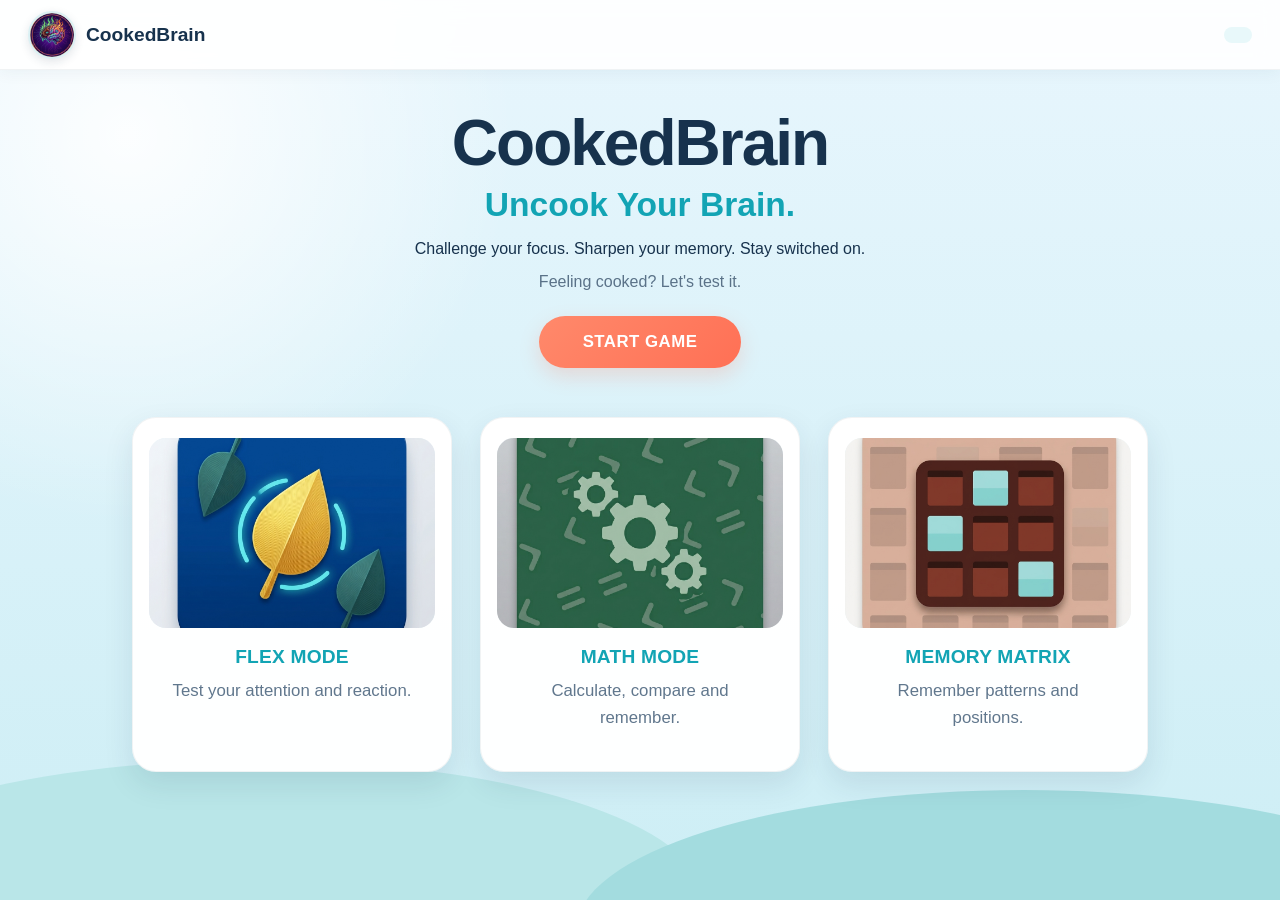
==== CookedBrain/index.html @ 9f2f541f "Added some files" ====
<!DOCTYPE html>
<html lang="en">
<head>
  <meta charset="UTF-8">
  <meta name="viewport" content="width=device-width, initial-scale=1.0">
  <title>CookedBrain - Uncook Your Brain</title>
  <link rel="stylesheet" href="style.css">
</head>
<body>
  <div class="hills"></div>

 <header>
  <div class="brand" id="brand">
    <img src="cooked.png" alt="CookedBrain logo">
    <span>CookedBrain</span>
  </div>
  <div id="playerLabel"></div>
</header>

  <!-- Progress tracker -->
  <nav id="progress" class="progress hidden">
    <div class="step"><span class="dot">1</span><b>Flex Mode</b></div><i class="line"></i>
    <div class="step"><span class="dot">2</span><b>Math Mode</b></div><i class="line"></i>
    <div class="step"><span class="dot">3</span><b>Memory</b></div><i class="line"></i>
    <div class="step"><span class="dot">4</span><b>Results</b></div>
  </nav>

  <main>
    <!-- Landing page -->
    <section id="home" class="screen active">
      <h1>CookedBrain</h1>
      <h2>Uncook Your Brain.</h2>
      <p>Challenge your focus. Sharpen your memory. Stay switched on.</p>
      <p class="muted">Feeling cooked? Let's test it.</p>
      <button class="cta" id="startBtn">START GAME</button>
      <div class="cards">
        <div class="mini"><h3><img src="flex.png " size="32" alt="Flex Mode"></img> FLEX MODE</h3><p>Test your attention and reaction.</p></div>
        <div class="mini"><h3><img src="math.png" size="32" alt="Math Mode"></img> MATH MODE</h3><p>Calculate, compare and remember.</p></div>
        <div class="mini"><h3><img src="memory.png" size="32" alt="Memory Matrix"></img> MEMORY MATRIX</h3><p>Remember patterns and positions.</p></div>
      </div>
    </section>

    <!-- Name entry -->
    <section id="name" class="screen panel">
      <h2>Welcome to CookedBrain!</h2>
      <p>What's your name?</p>
      <input id="nameInput" type="text" maxlength="14" placeholder="Enter your name">
      <p class="error" id="nameError"></p>
      <button class="cta" id="nameBtn">CONTINUE</button>
    </section>

    <!-- Welcome -->
    <section id="welcome" class="screen panel">
      <h2>Welcome, <span id="welcomeName"></span>!</h2>
      <p>Three quick challenges. Flex, Math, Memory. Ready?</p>
      <button class="cta" id="welcomeBtn">LET'S GO</button>
    </section>

    <!-- Tutorial (reused for all 3 games) -->
    <section id="intro" class="screen panel">
      <div class="big-icon" id="introIcon"></div>
      <h2 id="introTitle"></h2>
      <p class="muted" id="introSub"></p>
      <p id="introLine"></p>
      <div class="demo" id="introDemo"></div>
      <button class="cta" id="introBtn">START CHALLENGE</button>
    </section>

    <!-- Game 1: Flex Mode -->
    <section id="flex" class="screen panel">
      <div class="stats"><b>FLEX MODE</b><span>Round <span id="flexRound"></span></span><span>Score: <span id="flexScore"></span></span></div>
      <div class="rule" id="flexRule"></div>
      <div class="stage"><div class="mover" id="leafMover"></div></div>
      <div class="feedback" id="flexFb"></div>
      <p class="muted">Use your arrow keys</p>
      <div class="pad">
        <button data-key="ArrowUp">↑</button>
        <div><button data-key="ArrowLeft">←</button><button data-key="ArrowDown">↓</button><button data-key="ArrowRight">→</button></div>
      </div>
      <p class="hint">Home = remind me the rule · PageDown = skip</p>
    </section>

    <!-- Game 2: Math Mode -->
    <section id="math" class="screen panel">
      <div class="stats"><b>MATH MODE</b><span>Round <span id="mathRound"></span></span><span>Score: <span id="mathScore"></span></span></div>
      <p class="rule" id="mathPrompt"></p>
      <div class="bignum" id="mathBig"></div>
      <div class="options" id="mathOptions"></div>
      <div class="feedback" id="mathFb"></div>
    </section>

    <!-- Game 3: Memory Matrix -->
    <section id="memory" class="screen panel">
      <div class="stats"><b>MEMORY MATRIX</b><span>Level: <span id="memRound"></span></span><span>Score: <span id="memScore"></span></span></div>
      <p class="rule" id="memStatus"></p>
      <div id="grid"></div>
      <div class="feedback" id="memFb"></div>
    </section>

    <!-- Completion (reused) -->
    <section id="complete" class="screen panel">
      <h2 id="completeTitle"></h2>
      <p>Score: <b id="completeScore"></b></p>
      <p>Accuracy: <b id="completeAcc"></b></p>
      <button class="cta" id="completeBtn">CONTINUE</button>
    </section>

    <!-- Results -->
    <section id="results" class="screen">
      <h2 id="resultsTitle"></h2>
      <p id="resultsMsg"></p>
      <div class="cards" id="resultCards"></div>
      <div class="overall">OVERALL SCORE<strong id="overall"></strong></div>
      <div class="btn-row">
        <button class="cta" id="playAgainBtn">PLAY AGAIN</button>
        <button class="ghost" id="homeBtn">BACK TO HOME</button>
      </div>
      <p class="hint">Scores are just game stats, not an IQ or health measure.</p>
    </section>
  </main>

  <script src="script.js"></script>
</body>
</html>
---- CookedBrain/style.css ----
/* =========================================
   COOKEDBRAIN - COMPLETE STYLE SHEET
========================================= */

:root {
  --bg1: #e8f6fd;
  --bg2: #cdeef5;

  --teal: #12a4b4;
  --teal-dark: #078c9b;

  --navy: #17324d;

  --coral: #ff7a59;
  --coral-dark: #e8613f;

  --card: #ffffff;

  --good: #2e9e6b;
  --bad: #e0445a;

  --shadow: 0 12px 30px rgba(23, 50, 77, 0.11);
}

/* =========================================
   BASIC RESET
========================================= */

* {
  box-sizing: border-box;
}

html {
  scroll-behavior: smooth;
}

body {
  margin: 0;
  min-height: 100vh;

  color: var(--navy);

  font-family: "Segoe UI", Arial, sans-serif;

  font-size: 17px;

  text-align: center;

  background:
    radial-gradient(
      circle at 10% 15%,
      rgba(255, 255, 255, 0.9),
      transparent 28%
    ),
    linear-gradient(180deg, var(--bg1), var(--bg2));

  position: relative;

  overflow-x: hidden;
}

/* =========================================
   BACKGROUND HILLS
========================================= */

.hills {
  position: fixed;
  inset: 0;

  z-index: -1;

  pointer-events: none;
}

.hills::before,
.hills::after {
  content: "";

  position: absolute;

  bottom: -140px;

  width: 70%;
  height: 280px;

  border-radius: 50%;
}

.hills::before {
  left: -15%;

  background: #b9e6e8;
}

.hills::after {
  right: -15%;

  bottom: -170px;

  background: #a3dcdf;
}

/* =========================================
   HEADER
========================================= */

header {
  height: 70px;

  display: flex;

  justify-content: space-between;
  align-items: center;

  padding: 8px 28px;

  background: rgba(255, 255, 255, 0.9);

  border-bottom: 1px solid rgba(23, 50, 77, 0.06);

  box-shadow: 0 3px 15px rgba(23, 50, 77, 0.05);

  backdrop-filter: blur(10px);

  position: relative;
  z-index: 10;
}

/* Logo + CookedBrain */

.brand {
  display: flex;

  align-items: center;

  gap: 10px;

  font-weight: 800;

  font-size: 1.2rem;

  color: var(--navy);

  cursor: pointer;
}

/* Small logo */

.brand img {
  display: block;

  width: 48px;
  height: 48px;

  object-fit: cover;

  border-radius: 50%;

  margin: 0;

  border: 2px solid rgba(18, 164, 180, 0.15);

  box-shadow: 0 3px 10px rgba(23, 50, 77, 0.12);
}

#playerLabel {
  font-weight: 700;

  color: var(--teal);

  letter-spacing: 1px;

  font-size: 0.9rem;

  padding: 8px 14px;

  background: #e8f8fa;

  border-radius: 30px;
}

/* =========================================
   PROGRESS TRACKER
========================================= */

.progress {
  display: flex;

  justify-content: center;
  align-items: center;

  gap: 8px;

  padding: 18px 10px 0;
}

.hidden {
  display: none;
}

.step {
  display: flex;

  align-items: center;

  gap: 6px;

  opacity: 0.55;

  font-size: 0.9rem;
}

.dot {
  width: 28px;
  height: 28px;

  border-radius: 50%;

  display: grid;
  place-items: center;

  background: #fff;

  border: 2px solid var(--teal);

  font-weight: 700;
}

.step.active {
  opacity: 1;
}

.step.active .dot {
  background: var(--teal);

  color: #fff;

  box-shadow:
    0 0 0 4px rgba(18, 164, 180, 0.18);
}

.step.done {
  opacity: 1;
}

.step.done .dot {
  background: var(--good);

  border-color: var(--good);

  color: #fff;
}

.line {
  width: 36px;
  height: 3px;

  background: var(--teal);

  opacity: 0.4;

  border-radius: 3px;
}

/* =========================================
   MAIN
========================================= */

main {
  max-width: 1100px;

  margin: 0 auto;

  padding: 10px 16px 60px;
}

.screen {
  display: none;
}

.screen.active {
  display: block;

  animation: fadeUp 0.4s ease;
}

@keyframes fadeUp {
  from {
    opacity: 0;
    transform: translateY(16px);
  }

  to {
    opacity: 1;
    transform: none;
  }
}

/* =========================================
   LANDING PAGE
========================================= */

#home {
  padding-top: 10px;
}

#home h1 {
  font-size: clamp(2.8rem, 5vw, 4.4rem);

  font-weight: 850;

  letter-spacing: -2px;

  line-height: 1.1;

  margin: 18px 0 8px;

  color: var(--navy);
}

#home h2 {
  font-size: clamp(1.5rem, 3vw, 2.1rem);

  font-weight: 750;

  margin: 8px 0 12px;

  color: var(--teal);
}

#home > p {
  font-size: 1rem;

  line-height: 1.6;

  margin: 7px 0;
}

h1 {
  font-size: 4rem;

  margin: 30px 0 0;
}

h2 {
  font-size: 2rem;

  margin: 8px 0;
}

h1 + h2 {
  color: var(--teal);
}

.muted {
  color: #5a7288;
}

.hint {
  color: #5a7288;

  font-size: 0.85rem;
}

.error {
  color: var(--bad);

  min-height: 1.2em;

  font-weight: 600;
}

/* =========================================
   GAME CARDS
========================================= */

#home .cards {
  display: flex;

  justify-content: center;

  align-items: stretch;

  flex-wrap: wrap;

  gap: 28px;

  max-width: 1100px;

  margin: 35px auto 30px;
}

/* Bigger cards */

#home .mini {
  position: relative;

  flex: 1 1 300px;

  width: 300px;

  max-width: 320px;

  min-height: 355px;

  padding: 16px;

  background: rgba(255, 255, 255, 0.98);

  border-radius: 24px;

  border: 1px solid rgba(23, 50, 77, 0.06);

  box-shadow:
    0 12px 30px rgba(23, 50, 77, 0.10);

  overflow: hidden;

  transition:
    transform 0.25s ease,
    box-shadow 0.25s ease,
    border-color 0.25s ease;
}

#home .mini:hover {
  transform: translateY(-8px);

  box-shadow:
    0 20px 40px rgba(23, 50, 77, 0.16);

  border-color: rgba(18, 164, 180, 0.25);
}

/* Game images */

#home .mini img {
  display: block;

  width: 100%;

  height: 190px;

  object-fit: cover;

  object-position: center;

  margin: 0 0 18px;

  border-radius: 17px;

  background: #eaf5f8;

  transition: transform 0.3s ease;
}

#home .mini:hover img {
  transform: scale(1.025);
}

/* Game titles */

#home .mini h3 {
  margin: 4px 0 9px;
  font-size: 1.2rem;
  font-weight: 800;
  color: var(--teal);
  letter-spacing: 0.2px;
}

/* Game description */

#home .mini p {
  max-width: 250px;
  margin: 0 auto 15px;

  color: #60778d;

  font-size: 1.05rem;
  line-height: 1.65;
}
/* Small category badge */

.card-tag {
  display: inline-block;

  padding: 7px 12px;

  border-radius: 30px;

  background: #edf9fb;

  color: #39818b;

  font-size: 0.68rem;

  font-weight: 800;

  letter-spacing: 0.8px;
}

/* =========================================
   PANELS
========================================= */

.panel {
  background: var(--card);

  border-radius: 24px;

  box-shadow:
    0 16px 45px rgba(23, 50, 77, 0.10);

  border: 1px solid rgba(23, 50, 77, 0.06);

  padding: 32px 24px;

  max-width: 700px;

  margin: 25px auto;
}

/* =========================================
   BUTTONS
========================================= */

.cta {
  background: linear-gradient(
    135deg,
    #ff896b,
    #ff7055
  );

  color: #fff;

  border: none;

  border-radius: 40px;

  cursor: pointer;

  padding: 16px 44px;

  font-size: 1.05rem;

  font-weight: 700;

  margin: 14px 0;

  letter-spacing: 0.5px;

  box-shadow:
    0 8px 20px rgba(255, 121, 94, 0.22);

  transition:
    transform 0.2s ease,
    box-shadow 0.2s ease,
    background 0.2s ease;
}

.cta:hover {
  background: linear-gradient(
    135deg,
    #ff795e,
    #ed6247
  );

  transform: translateY(-2px);

  box-shadow:
    0 12px 25px rgba(255, 121, 94, 0.3);
}

.cta:active {
  transform: scale(0.97);
}

.ghost {
  background: #fff;

  color: var(--navy);

  border: 2px solid var(--teal);

  border-radius: 40px;

  padding: 14px 32px;

  font-weight: 700;

  cursor: pointer;

  margin: 14px 4px;

  transition: 0.2s;
}

.ghost:hover {
  background: var(--bg1);

  transform: translateY(-2px);
}

.btn-row {
  display: flex;

  justify-content: center;

  flex-wrap: wrap;
}

/* =========================================
   INPUT
========================================= */

input {
  width: 80%;

  max-width: 320px;

  padding: 14px;

  font-size: 1.1rem;

  border: 2px solid var(--bg2);

  border-radius: 14px;

  text-align: center;
}

input:focus {
  outline: none;

  border-color: var(--teal);

  box-shadow:
    0 0 0 4px rgba(18, 164, 180, 0.1);
}

/* =========================================
   TUTORIAL
========================================= */

.big-icon {
  font-size: 3.5rem;
}

.demo {
  background: var(--bg1);

  border-radius: 16px;

  padding: 14px;

  margin: 14px auto;

  font-size: 1.6rem;

  white-space: pre-line;

  max-width: 320px;
}

/* =========================================
   SHARED GAME UI
========================================= */

.stats {
  display: flex;

  justify-content: space-between;

  flex-wrap: wrap;

  gap: 8px;

  font-weight: 600;

  margin-bottom: 14px;
}

.stats b {
  color: var(--teal);
}

.rule {
  font-weight: 800;
  font-size: 1.2rem;
  min-height: 1.4em;
}

.feedback {
  font-size: 1.4rem;
  font-weight: 800;
  min-height: 1.6em;
}

.feedback.good {
  color: var(--good);
}

.feedback.bad {
  color: var(--bad);
}

/* =========================================
   FLEX MODE
========================================= */

.stage {
  position: relative;

  height: 250px;

  display: grid;

  place-items: center;

  overflow: hidden;

  background: #0d3b80;

  border-radius: 18px;

  margin: 10px 0;
}

.stage::before,
.stage::after {
  content: "";

  position: absolute;

  width: 70px;

  height: 70px;

  background: rgba(255, 255, 255, 0.1);

  border-radius: 0 100% 0 100%;

  transform: rotate(-25deg);
}

.stage::before {
  left: 10%;
  top: 22%;
}

.stage::after {
  right: 10%;
  bottom: 18%;

  transform: rotate(20deg);
}

.drifter {
  position: absolute;

  left: 0;
  top: 0;
}

.mover {
  position: absolute;

  inset: 0;
}

.leaf {
  position: absolute;

  z-index: 1;

  width: 80px;

  height: 80px;

  margin: -40px 0 0 -40px;

  transition: transform 0.25s;
}

.leaf::before {
  content: "";

  position: absolute;

  inset: 0;

  border-radius: 0 100% 0 100%;

  transform: rotate(-45deg);

  background:
    linear-gradient(
      135deg,
      #ffbe3d,
      #f08a1c
    );

  box-shadow:
    inset -8px -8px 0 rgba(0, 0, 0, 0.12);
}

.leaf::after {
  content: "";

  position: absolute;

  left: -24px;

  top: 38px;

  width: 36px;

  height: 5px;

  background: #d9801a;

  border-radius: 4px;
}

/* Arrow buttons */

.pad button,
.options button {
  cursor: pointer;

  border: none;

  background: var(--teal);

  color: #fff;

  border-radius: 12px;

  font-size: 1.4rem;

  width: 56px;

  height: 56px;

  margin: 3px;

  transition:
    transform 0.18s ease,
    background 0.18s ease,
    box-shadow 0.18s ease;
}

.pad button:hover,
.options button:hover {
  background: var(--navy);

  box-shadow:
    0 5px 14px rgba(23, 50, 77, 0.15);
}

.pad button:active {
  transform: scale(0.92);
}

/* =========================================
   MATH MODE
========================================= */

.bignum {
  font-size: 2.6rem;

  font-weight: 800;

  min-height: 3.4rem;

  margin: 10px 0;
}

.options {
  display: flex;

  justify-content: center;

  flex-wrap: wrap;

  gap: 12px;
}

.options button {
  width: 120px;

  height: 80px;

  font-size: 1.7rem;

  box-shadow: var(--shadow);
}

.options button:hover {
  background: var(--coral);

  transform: translateY(-4px);
}

/* =========================================
   MEMORY MATRIX
========================================= */

#grid {
  display: grid;

  gap: 8px;

  width: min(86vw, 340px);

  margin: 14px auto;
}

.tile {
  aspect-ratio: 1;

  background: #d7e8ef;

  border: none;

  border-radius: 12px;

  cursor: pointer;

  transition: 0.2s;
}

.tile:hover {
  background: #b7d4e0;

  transform: scale(1.03);
}

.tile.lit {
  background: var(--teal);

  animation: pop 0.4s;
}

.tile.picked {
  background: var(--navy);
}

.tile.wrong {
  background: var(--bad);
}

@keyframes pop {
  50% {
    transform: scale(1.12);
  }
}

/* =========================================
   RESULTS
========================================= */

.overall {
  margin: 26px auto;

  font-weight: 700;
}

.overall strong {
  display: block;

  font-size: 3.5rem;

  color: var(--coral);
}

.result-card .num {
  font-size: 2rem;

  font-weight: 800;
}

.result-card small {
  display: block;

  color: #5a7288;
}

.result-card button {
  margin-top: 10px;

  padding: 8px 18px;

  font-size: 0.9rem;
}

/* =========================================
   FOCUS ACCESSIBILITY
========================================= */

button:focus-visible,
input:focus-visible {
  outline: 3px solid rgba(18, 164, 180, 0.45);

  outline-offset: 3px;
}

/* =========================================
   MOBILE
========================================= */

@media (max-width: 700px) {

  header {
    height: 64px;

    padding: 7px 16px;
  }

  .brand {
    font-size: 1.05rem;
  }

  .brand img {
    width: 42px;
    height: 42px;
  }

  #home {
    padding-top: 5px;
  }

  #home h1 {
    font-size: 2.8rem;

    letter-spacing: -1px;

    margin-top: 20px;
  }

  #home h2 {
    font-size: 1.5rem;
  }

  #home .cards {
    flex-direction: column;

    align-items: center;

    gap: 20px;

    margin-top: 28px;
  }

  #home .mini {
    width: min(100%, 350px);

    max-width: 350px;

    min-height: 360px;
  }

  #home .mini img {
    height: 200px;
  }

  .cards {
    flex-direction: column;

    align-items: center;
  }

  .mini,
  .result-card {
    max-width: 350px;
  }

  .step b {
    display: none;
  }

  .step.active b {
    display: inline;

    font-size: 0.8rem;
  }

  .line {
    width: 16px;
  }

  .panel {
    padding: 22px 14px;
  }

  .options button {
    width: 44%;
  }

  .cta {
    width: 90%;
  }

  h1 {
    font-size: 2.6rem;
  }

  h2 {
    font-size: 1.5rem;
  }
}

/* =========================================
   VERY SMALL SCREENS
========================================= */

@media (max-width: 400px) {

  header {
    padding: 7px 12px;
  }

  .brand {
    font-size: 0.95rem;
  }

  .brand img {
    width: 38px;
    height: 38px;
  }

  #home h1 {
    font-size: 2.4rem;
  }

  #home .mini {
    width: 100%;

    min-height: 340px;
  }

  #home .mini img {
    height: 180px;
  }

  .stage {
    height: 220px;
  }
}

/* =========================================
   REDUCE MOTION
========================================= */

@media (prefers-reduced-motion: reduce) {

  *,
  *::before,
  *::after {
    animation-duration: 0.01ms !important;

    transition-duration: 0.01ms !important;

    scroll-behavior: auto !important;
  }
}
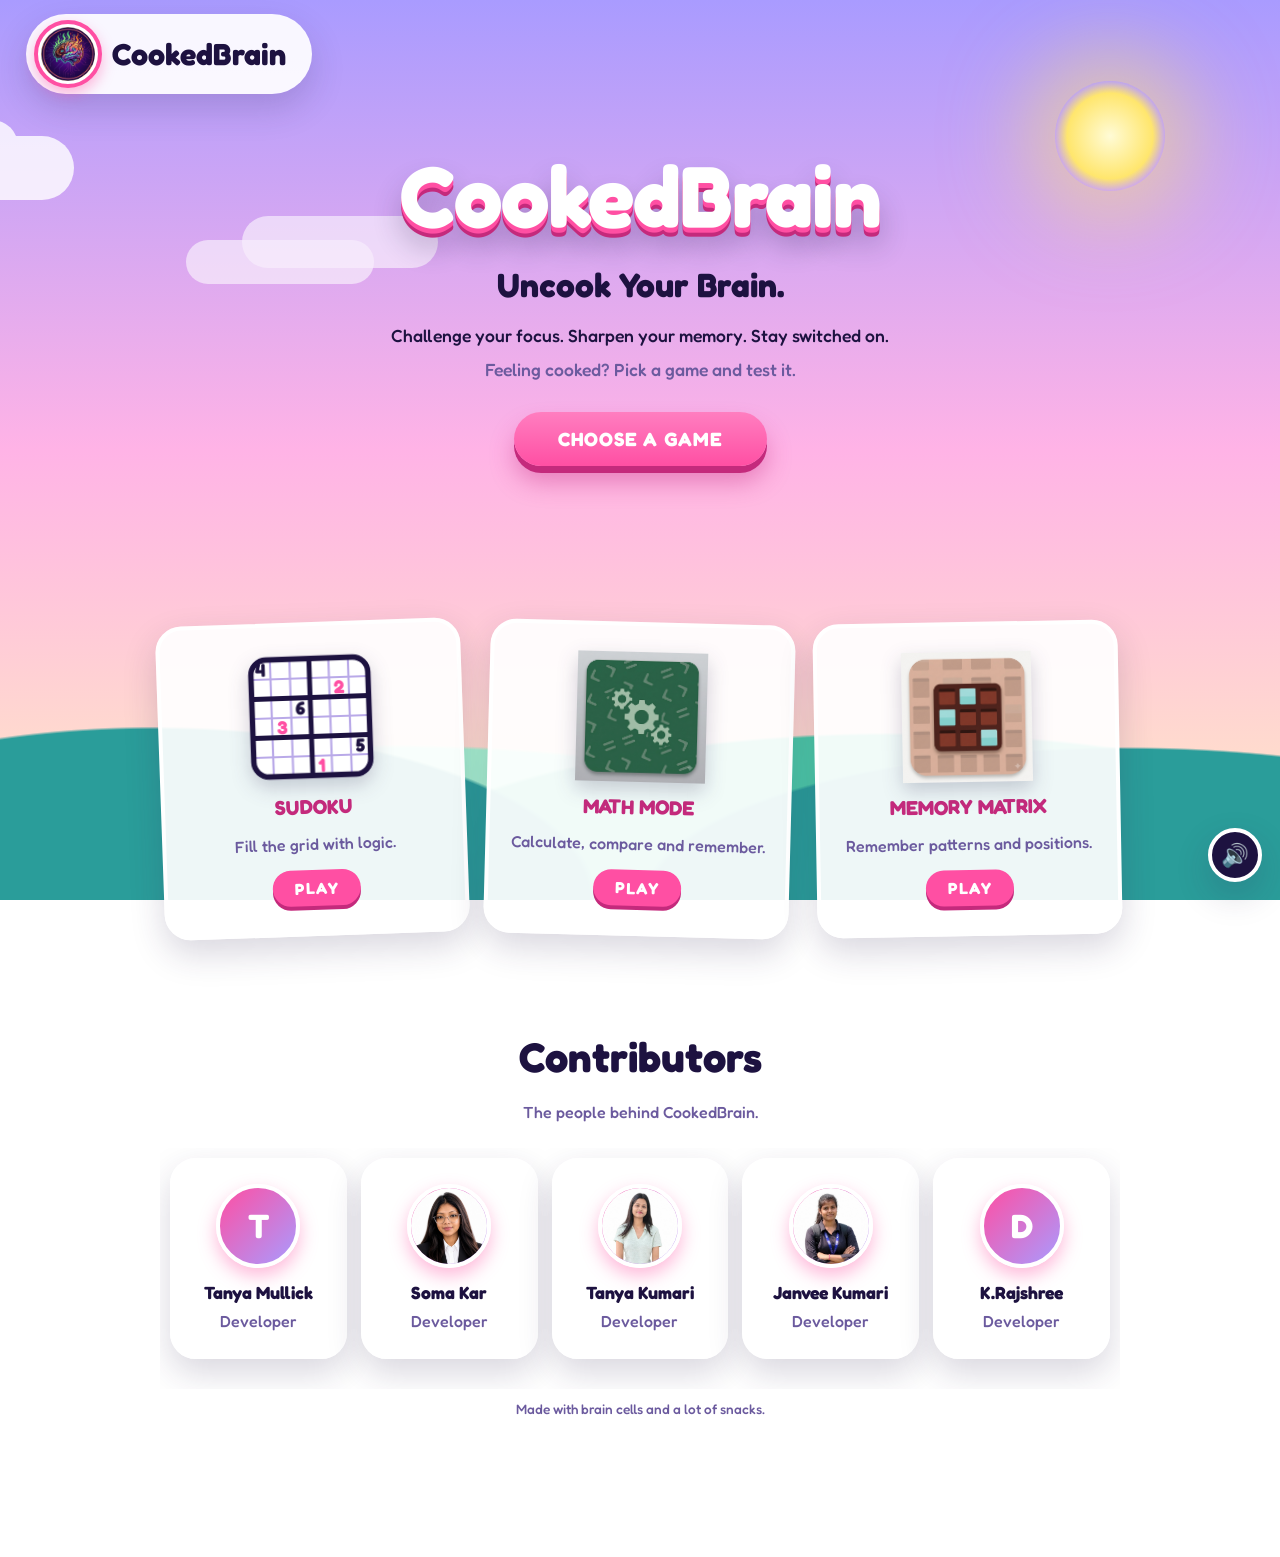
==== commit f261d634: "updated changes" ====
--- a/CookedBrain/index.html
+++ b/CookedBrain/index.html
@@ -9,38 +9,76 @@
 <body>
   <div class="hills"></div>
 
- <header>
-  <div class="brand" id="brand">
-    <img src="cooked.png" alt="CookedBrain logo">
-    <span>CookedBrain</span>
-  </div>
-  <div id="playerLabel"></div>
-</header>
-
-  <!-- Progress tracker -->
-  <nav id="progress" class="progress hidden">
-    <div class="step"><span class="dot">1</span><b>Flex Mode</b></div><i class="line"></i>
-    <div class="step"><span class="dot">2</span><b>Math Mode</b></div><i class="line"></i>
-    <div class="step"><span class="dot">3</span><b>Memory</b></div><i class="line"></i>
-    <div class="step"><span class="dot">4</span><b>Results</b></div>
-  </nav>
+  <header>
+    <div class="brand" id="brand">
+      <img src="cooked.png" alt="CookedBrain logo">
+      <span>CookedBrain</span>
+    </div>
+    <div id="playerLabel"></div>
+  </header>
 
   <main>
     <!-- Landing page -->
     <section id="home" class="screen active">
-      <h1>CookedBrain</h1>
-      <h2>Uncook Your Brain.</h2>
-      <p>Challenge your focus. Sharpen your memory. Stay switched on.</p>
-      <p class="muted">Feeling cooked? Let's test it.</p>
-      <button class="cta" id="startBtn">START GAME</button>
-      <div class="cards">
-        <div class="mini"><h3><img src="flex.png " size="32" alt="Flex Mode"></img> FLEX MODE</h3><p>Test your attention and reaction.</p></div>
-        <div class="mini"><h3><img src="math.png" size="32" alt="Math Mode"></img> MATH MODE</h3><p>Calculate, compare and remember.</p></div>
-        <div class="mini"><h3><img src="memory.png" size="32" alt="Memory Matrix"></img> MEMORY MATRIX</h3><p>Remember patterns and positions.</p></div>
+      <div class="hero">
+        <h1>CookedBrain</h1>
+        <h2>Uncook Your Brain.</h2>
+        <p>Challenge your focus. Sharpen your memory. Stay switched on.</p>
+        <p class="muted">Feeling cooked? Pick a game and test it.</p>
+        <button class="cta" id="startBtn">CHOOSE A GAME</button>
       </div>
+
+      <!-- Each card starts its own separate game -->
+      <div class="cards" id="games">
+        <button class="mini" data-game="0">
+          <h3>
+            <svg class="game-icon" viewBox="0 0 120 120" aria-hidden="true">
+              <rect x="6" y="6" width="108" height="108" rx="14" fill="#fff"/>
+              <path d="M24 6v108M42 6v108M78 6v108M96 6v108M6 24h108M6 60h108M6 96h108" stroke="#b9a9e8" stroke-width="2"/>
+              <path d="M60 6v108M6 42h108M6 78h108" stroke="#1d1240" stroke-width="4.5"/>
+              <rect x="6" y="6" width="108" height="108" rx="14" fill="none" stroke="#1d1240" stroke-width="5"/>
+              <g font-family="Fredoka, sans-serif" font-weight="700" font-size="17" text-anchor="middle">
+                <text x="15" y="21" fill="#1d1240">4</text>
+                <text x="87" y="39" fill="#ff4fa3">2</text>
+                <text x="51" y="57" fill="#1d1240">6</text>
+                <text x="33" y="75" fill="#ff4fa3">3</text>
+                <text x="105" y="93" fill="#1d1240">5</text>
+                <text x="69" y="111" fill="#ff4fa3">1</text>
+              </g>
+            </svg>
+            SUDOKU
+          </h3>
+          <p>Fill the grid with logic.</p>
+          <span class="play-tag">PLAY</span>
+        </button>
+        <button class="mini" data-game="1">
+          <h3><img src="math.png" alt="Math Mode"> MATH MODE</h3>
+          <p>Calculate, compare and remember.</p>
+          <span class="play-tag">PLAY</span>
+        </button>
+        <button class="mini" data-game="2">
+          <h3><img src="memory.png" alt="Memory Matrix"> MEMORY MATRIX</h3>
+          <p>Remember patterns and positions.</p>
+          <span class="play-tag">PLAY</span>
+        </button>
+      </div>
+
+      <!-- Contributors: revealed as you scroll down -->
+      <section class="contributors" id="contributors">
+        <h2 class="reveal">Contributors</h2>
+        <p class="muted reveal">The people behind CookedBrain.</p>
+        <div class="contrib-grid">
+          <div class="contrib reveal"><div class="avatar"><span>T</span><img src="images/tanya.jpeg" alt="Tanya" onerror="this.remove()"></div><h3>Tanya Mullick</h3><p>Developer</p></div>
+          <div class="contrib reveal"><div class="avatar"><span>A</span><img src="images/soma.png" alt="Contributor name" onerror="this.remove()"></div><h3>Soma Kar</h3><p>Developer</p></div>
+          <div class="contrib reveal"><div class="avatar"><span>B</span><img src="images/TanyaK.png" alt="Contributor name" onerror="this.remove()"></div><h3>Tanya Kumari</h3><p>Developer</p></div>
+          <div class="contrib reveal"><div class="avatar"><span>C</span><img src="images/janvee.jpeg" alt="Contributor name" onerror="this.remove()"></div><h3>Janvee Kumari</h3><p>Developer</p></div>
+          <div class="contrib reveal"><div class="avatar"><span>D</span><img src="images/k-jayshree.jpeg" alt="Contributor name" onerror="this.remove()"></div><h3>K.Rajshree</h3><p>Developer</p></div>
+        </div>
+        <p class="hint reveal">Made with brain cells and a lot of snacks.</p>
+      </section>
     </section>
 
-    <!-- Name entry -->
+    <!-- Name entry (asked once, then every game uses it) -->
     <section id="name" class="screen panel">
       <h2>Welcome to CookedBrain!</h2>
       <p>What's your name?</p>
@@ -49,14 +87,7 @@
       <button class="cta" id="nameBtn">CONTINUE</button>
     </section>
 
-    <!-- Welcome -->
-    <section id="welcome" class="screen panel">
-      <h2>Welcome, <span id="welcomeName"></span>!</h2>
-      <p>Three quick challenges. Flex, Math, Memory. Ready?</p>
-      <button class="cta" id="welcomeBtn">LET'S GO</button>
-    </section>
-
-    <!-- Tutorial (reused for all 3 games) -->
+    <!-- Tutorial (reused for every game) -->
     <section id="intro" class="screen panel">
       <div class="big-icon" id="introIcon"></div>
       <h2 id="introTitle"></h2>
@@ -66,21 +97,24 @@
       <button class="cta" id="introBtn">START CHALLENGE</button>
     </section>
 
-    <!-- Game 1: Flex Mode -->
-    <section id="flex" class="screen panel">
-      <div class="stats"><b>FLEX MODE</b><span>Round <span id="flexRound"></span></span><span>Score: <span id="flexScore"></span></span></div>
-      <div class="rule" id="flexRule"></div>
-      <div class="stage"><div class="mover" id="leafMover"></div></div>
-      <div class="feedback" id="flexFb"></div>
-      <p class="muted">Use your arrow keys</p>
-      <div class="pad">
-        <button data-key="ArrowUp">↑</button>
-        <div><button data-key="ArrowLeft">←</button><button data-key="ArrowDown">↓</button><button data-key="ArrowRight">→</button></div>
+    <!-- Game: Sudoku (one level) -->
+    <section id="sudoku" class="screen panel">
+      <div class="stats"><b>SUDOKU</b><span>Time: <span id="sudTime">0:00</span></span><span>Mistakes: <span id="sudMistakes">0</span></span></div>
+      <p class="rule" id="sudStatus">Pick a cell, then pick a number</p>
+      <div id="sudGrid"></div>
+      <div class="feedback" id="sudFb"></div>
+      <div class="numpad" id="numpad">
+        <button data-n="1">1</button><button data-n="2">2</button><button data-n="3">3</button>
+        <button data-n="4">4</button><button data-n="5">5</button><button data-n="6">6</button>
       </div>
-      <p class="hint">Home = remind me the rule · PageDown = skip</p>
+      <div class="tools">
+        <button class="ghost" id="eraseBtn">⌫ Erase</button>
+        <button class="ghost" id="hintBtn">💡 Hint</button>
+      </div>
+      <p class="hint">Keys: 1-6 to fill · Backspace to erase · Arrow keys to move</p>
     </section>
 
-    <!-- Game 2: Math Mode -->
+    <!-- Game: Math Mode -->
     <section id="math" class="screen panel">
       <div class="stats"><b>MATH MODE</b><span>Round <span id="mathRound"></span></span><span>Score: <span id="mathScore"></span></span></div>
       <p class="rule" id="mathPrompt"></p>
@@ -89,7 +123,7 @@
       <div class="feedback" id="mathFb"></div>
     </section>
 
-    <!-- Game 3: Memory Matrix -->
+    <!-- Game: Memory Matrix -->
     <section id="memory" class="screen panel">
       <div class="stats"><b>MEMORY MATRIX</b><span>Level: <span id="memRound"></span></span><span>Score: <span id="memScore"></span></span></div>
       <p class="rule" id="memStatus"></p>
@@ -97,23 +131,14 @@
       <div class="feedback" id="memFb"></div>
     </section>
 
-    <!-- Completion (reused) -->
-    <section id="complete" class="screen panel">
-      <h2 id="completeTitle"></h2>
-      <p>Score: <b id="completeScore"></b></p>
-      <p>Accuracy: <b id="completeAcc"></b></p>
-      <button class="cta" id="completeBtn">CONTINUE</button>
-    </section>
-
-    <!-- Results -->
+    <!-- Results (for the game you just played) -->
     <section id="results" class="screen">
       <h2 id="resultsTitle"></h2>
       <p id="resultsMsg"></p>
       <div class="cards" id="resultCards"></div>
-      <div class="overall">OVERALL SCORE<strong id="overall"></strong></div>
       <div class="btn-row">
         <button class="cta" id="playAgainBtn">PLAY AGAIN</button>
-        <button class="ghost" id="homeBtn">BACK TO HOME</button>
+        <button class="ghost" id="homeBtn">MORE GAMES</button>
       </div>
       <p class="hint">Scores are just game stats, not an IQ or health measure.</p>
     </section>
@@ -121,4 +146,4 @@
 
   <script src="script.js"></script>
 </body>
-</html>
+</html>
--- a/CookedBrain/style.css
+++ b/CookedBrain/style.css
@@ -1,1165 +1,567 @@
-/* =========================================
-   COOKEDBRAIN - COMPLETE STYLE SHEET
-========================================= */
+/* ================= CookedBrain – style.css (v3) ================= */
+@import url("https://fonts.googleapis.com/css2?family=Fredoka:wght@400;500;600;700&display=swap");
 
 :root {
-  --bg1: #e8f6fd;
-  --bg2: #cdeef5;
-
-  --teal: #12a4b4;
-  --teal-dark: #078c9b;
-
-  --navy: #17324d;
-
-  --coral: #ff7a59;
-  --coral-dark: #e8613f;
-
-  --card: #ffffff;
-
-  --good: #2e9e6b;
-  --bad: #e0445a;
-
-  --shadow: 0 12px 30px rgba(23, 50, 77, 0.11);
-}
-
-/* =========================================
-   BASIC RESET
-========================================= */
-
-* {
-  box-sizing: border-box;
-}
-
-html {
-  scroll-behavior: smooth;
-}
+  --sky-1: #ffeec2;
+  --sky-2: #ffb3e6;
+  --sky-3: #a99bff;
+  --hill-far: #a6f0d0;
+  --hill-mid: #4cc9a8;
+  --hill-near: #2a9d9a;
+  --ink: #1d1240;
+  --ink-soft: #6b5a9e;
+  --paper: rgba(255, 255, 255, 0.92);
+  --line: #e9ddff;
+  --leaf: #2fd6a0;
+  --cooked: #ff4fa3;
+  --cooked-dark: #c42a7c;
+  --sun: #c6ff3d;
+  --good: #12b886;
+  --bad: #e5384b;
+  --radius: 26px;
+  --shadow: 0 14px 34px rgba(42, 31, 77, 0.18);
+  --font: "Fredoka", "Trebuchet MS", "Segoe UI", system-ui, sans-serif;
+}
+
+* { box-sizing: border-box; }
+html, body { margin: 0; min-height: 100%; }
 
 body {
-  margin: 0;
-  min-height: 100vh;
-
-  color: var(--navy);
-
-  font-family: "Segoe UI", Arial, sans-serif;
-
-  font-size: 17px;
-
-  text-align: center;
-
-  background:
-    radial-gradient(
-      circle at 10% 15%,
-      rgba(255, 255, 255, 0.9),
-      transparent 28%
-    ),
-    linear-gradient(180deg, var(--bg1), var(--bg2));
-
+  font-family: var(--font);
+  font-weight: 500;
+  color: var(--ink);
+  background: linear-gradient(180deg, var(--sky-3) 0%, var(--sky-2) 50%, var(--sky-1) 100%);
+  background-attachment: fixed;
+  line-height: 1.5;
   position: relative;
-
   overflow-x: hidden;
 }
 
-/* =========================================
-   BACKGROUND HILLS
-========================================= */
-
+/* ---------- Sun + clouds ---------- */
+body::before {
+  content: "";
+  position: fixed;
+  top: 9vh; right: 9vw;
+  width: 110px; height: 110px;
+  border-radius: 50%;
+  background: radial-gradient(circle, #fffbd6 0%, #ffe66d 55%, rgba(255, 230, 109, 0) 72%);
+  box-shadow: 0 0 80px 30px rgba(255, 230, 109, 0.5);
+  z-index: -2;
+  pointer-events: none;
+}
+body::after {
+  content: "";
+  position: fixed;
+  top: 16vh; left: -240px;
+  width: 200px; height: 56px;
+  background: #fff;
+  border-radius: 999px;
+  opacity: 0.8;
+  box-shadow:
+    60px -26px 0 -2px #fff,
+    110px -4px 0 4px #fff,
+    420px 90px 0 -6px rgba(255,255,255,.7),
+    480px 70px 0 -2px rgba(255,255,255,.7);
+  z-index: -2;
+  pointer-events: none;
+  animation: cloud 90s linear infinite;
+}
+@keyframes cloud { to { transform: translateX(calc(100vw + 600px)); } }
+
+/* ---------- Hills ---------- */
 .hills {
   position: fixed;
+  left: 0; right: 0; bottom: 0;
+  height: 36vh;
+  z-index: -1;
+  pointer-events: none;
+  background:
+    radial-gradient(ellipse 55% 85% at 12% 100%, var(--hill-near) 62%, transparent 63%),
+    radial-gradient(ellipse 60% 75% at 88% 100%, var(--hill-near) 62%, transparent 63%),
+    radial-gradient(ellipse 70% 90% at 70% 105%, var(--hill-mid) 62%, transparent 63%),
+    radial-gradient(ellipse 80% 100% at 30% 115%, var(--hill-far) 62%, transparent 63%);
+}
+
+/* ---------- Header ---------- */
+header {
+  display: flex;
+  align-items: center;
+  justify-content: space-between;
+  padding: 14px 26px;
+}
+.brand {
+  display: flex;
+  align-items: center;
+  gap: 10px;
+  cursor: pointer;
+  font-size: 1.9rem;
+  font-weight: 700;
+  background: var(--paper);
+  padding: 6px 26px 6px 8px;
+  border-radius: 999px;
+  box-shadow: var(--shadow);
+  transition: transform 0.15s;
+}
+.brand:hover { transform: rotate(-2deg) scale(1.03); }
+.brand img {
+  height: 68px; width: 68px;
+  object-fit: contain;
+  display: block;
+  background: #fff;
+  border: 4px solid var(--cooked);
+  border-radius: 50%;
+  padding: 3px;
+  box-shadow: 0 6px 14px rgba(255,79,163,.4);
+  transition: transform .3s;
+}
+.brand:hover img { transform: rotate(-12deg) scale(1.08); }
+#playerLabel { font-weight: 700; letter-spacing: 1px; }
+#playerLabel:not(:empty) {
+  background: var(--ink);
+  color: #fff;
+  padding: 8px 18px;
+  border-radius: 999px;
+  box-shadow: var(--shadow);
+}
+
+/* ---------- Layout ---------- */
+main { max-width: 1000px; margin: 0 auto; padding: 12px 20px 90px; }
+.screen { display: none; text-align: center; }
+.screen.active { display: block; animation: pop 0.35s ease-out; }
+@keyframes pop {
+  from { opacity: 0; transform: translateY(14px) scale(0.98); }
+  to   { opacity: 1; transform: none; }
+}
+
+.panel {
+  background: var(--paper);
+  border: 4px solid #fff;
+  border-radius: var(--radius);
+  box-shadow: var(--shadow);
+  padding: 34px 30px;
+  max-width: 640px;
+  margin: 22px auto;
+}
+
+h1 {
+  font-size: clamp(3rem, 10vw, 5.4rem);
+  font-weight: 700;
+  margin: 26px 0 0;
+  line-height: 1;
+  color: #fff;
+  letter-spacing: -1px;
+  text-shadow: 0 5px 0 var(--cooked), 0 9px 0 var(--cooked-dark), 0 18px 28px rgba(42,31,77,.3);
+}
+h2 { margin: 10px 0 12px; font-size: clamp(1.5rem, 4.5vw, 2.1rem); font-weight: 700; }
+h3 { margin: 0 0 6px; font-size: 1.05rem; font-weight: 700; }
+p { margin: 8px 0; }
+.muted { color: var(--ink-soft); }
+.hint { color: var(--ink-soft); font-size: 0.85rem; }
+
+.hero { padding-top: 6px; min-height: 52vh; }
+.hero h2 { color: var(--ink); margin-top: 22px; }
+.hero p { font-size: 1.1rem; }
+
+/* ---------- Buttons ---------- */
+button { font-family: inherit; cursor: pointer; }
+
+.cta {
+  background: linear-gradient(180deg, #ff7ec0, var(--cooked));
+  color: #fff;
+  border: none;
+  border-radius: 999px;
+  padding: 15px 44px;
+  margin: 20px 0 10px;
+  font-size: 1.2rem;
+  font-weight: 700;
+  letter-spacing: 1px;
+  box-shadow: 0 7px 0 var(--cooked-dark), 0 16px 24px rgba(196,42,124,.4);
+  transition: transform 0.1s, box-shadow 0.1s;
+}
+.cta:hover { transform: translateY(-2px); }
+.cta:active { transform: translateY(6px); box-shadow: 0 1px 0 var(--cooked-dark); }
+
+.ghost {
+  background: #fff;
+  color: var(--ink);
+  border: 3px solid var(--ink);
+  border-radius: 999px;
+  padding: 10px 24px;
+  font-weight: 700;
+  font-size: 1rem;
+  transition: background .15s, color .15s, transform .1s;
+}
+.ghost:hover { background: var(--ink); color: #fff; }
+.ghost:active { transform: scale(.96); }
+
+button:focus-visible, input:focus-visible { outline: 4px solid var(--sun); outline-offset: 3px; }
+
+/* ---------- Cards (landing game cards + results) ---------- */
+.cards {
+  display: grid;
+  grid-template-columns: repeat(auto-fit, minmax(230px, 1fr));
+  gap: 22px;
+  margin-top: 34px;
+}
+.mini, .result-card {
+  background: var(--paper);
+  border: 4px solid #fff;
+  border-radius: var(--radius);
+  box-shadow: var(--shadow);
+  padding: 26px 18px;
+  transition: transform .2s;
+}
+button.mini {
+  font: inherit;
+  color: inherit;
+  text-align: center;
+  cursor: pointer;
+  display: block;
+  width: 100%;
+}
+.cards .mini:nth-child(1) { transform: rotate(-2deg); }
+.cards .mini:nth-child(2) { transform: rotate(1.5deg); }
+.cards .mini:nth-child(3) { transform: rotate(-1deg); }
+.mini:hover { transform: rotate(0) translateY(-6px) !important; }
+.mini h3 {
+  display: flex;
+  flex-direction: column;
+  align-items: center;
+  justify-content: center;
+  gap: 10px;
+  color: var(--cooked-dark);
+  font-size: 1.25rem;
+  margin-bottom: 10px;
+}
+.mini img, .game-icon {
+  width: 130px; height: 130px;
+  object-fit: contain;
+  filter: drop-shadow(0 8px 10px rgba(42,31,77,.22));
+  transition: transform .25s;
+}
+.mini:hover img, .mini:hover .game-icon { transform: scale(1.1) rotate(-4deg); }
+.mini p { color: var(--ink-soft); font-size: 1rem; margin: 0; }
+.play-tag {
+  display: inline-block;
+  margin-top: 14px;
+  padding: 6px 22px;
+  background: var(--cooked);
+  color: #fff;
+  font-weight: 700;
+  letter-spacing: 1px;
+  border-radius: 999px;
+  box-shadow: 0 4px 0 var(--cooked-dark);
+}
+
+/* ---------- Contributors (revealed on scroll) ---------- */
+.contributors { margin-top: 90px; padding-bottom: 40px; }
+.contributors > h2 { color: var(--ink); font-size: clamp(1.8rem, 5vw, 2.6rem); }
+.contrib-grid {
+  display: grid;
+  grid-auto-flow: column;                    /* every contributor goes in ONE row */
+  grid-auto-columns: minmax(150px, 1fr);     /* equal widths, shrink to fit */
+  gap: 14px;
+  margin: 24px auto 10px;
+  padding: 10px 10px 30px;                   /* room for the card shadows */
+  overflow-x: auto;                          /* only scrolls on very narrow screens */
+  scroll-snap-type: x proximity;
+}
+.contrib {
+  background: var(--paper);
+  border: 4px solid #fff;
+  border-radius: var(--radius);
+  box-shadow: var(--shadow);
+  padding: 22px 12px;
+  min-width: 0;
+  scroll-snap-align: center;
+}
+.avatar {
+  position: relative;
+  width: 84px; height: 84px;
+  margin: 0 auto 12px;
+  display: grid;
+  place-items: center;
+  border-radius: 50%;
+  overflow: hidden;                          /* photo is clipped to the circle */
+  font-size: 2.1rem;
+  font-weight: 700;
+  color: #fff;
+  background: linear-gradient(135deg, var(--cooked), #a99bff);   /* shows the letter if there is no photo */
+  border: 4px solid #fff;
+  box-shadow: 0 8px 18px rgba(255,79,163,.4);
+}
+.avatar img {
+  position: absolute;
   inset: 0;
-
-  z-index: -1;
-
-  pointer-events: none;
-}
-
-.hills::before,
-.hills::after {
-  content: "";
-
-  position: absolute;
-
-  bottom: -140px;
-
-  width: 70%;
-  height: 280px;
-
-  border-radius: 50%;
-}
-
-.hills::before {
-  left: -15%;
-
-  background: #b9e6e8;
-}
-
-.hills::after {
-  right: -15%;
-
-  bottom: -170px;
-
-  background: #a3dcdf;
-}
-
-/* =========================================
-   HEADER
-========================================= */
-
-header {
-  height: 70px;
-
+  width: 100%; height: 100%;
+  max-width: none;
+  object-fit: cover;                         /* fills the circle without stretching */
+  object-position: center top;               /* keeps faces in frame */
+  display: block;
+  font-size: 0;                              /* hides broken-image alt text */
+}
+.contrib h3 { font-size: 1.1rem; margin-bottom: 2px; overflow-wrap: anywhere; }
+.contrib p { margin: 0; color: var(--ink-soft); }
+
+.reveal {
+  opacity: 0;
+  transform: translateY(46px);
+  transition: opacity .7s ease, transform .7s ease;
+}
+.reveal.in { opacity: 1; transform: none; }
+.contrib-grid .reveal:nth-child(2) { transition-delay: .12s; }
+.contrib-grid .reveal:nth-child(3) { transition-delay: .24s; }
+.contrib-grid .reveal:nth-child(4) { transition-delay: .36s; }
+.contrib-grid .reveal:nth-child(5) { transition-delay: .48s; }
+.contrib-grid .reveal:nth-child(n+6) { transition-delay: .6s; }
+
+/* ---------- Name ---------- */
+input[type="text"] {
+  width: 100%;
+  max-width: 340px;
+  font: inherit;
+  font-size: 1.25rem;
+  font-weight: 600;
+  text-align: center;
+  padding: 14px 18px;
+  margin: 10px 0 0;
+  border: 3px solid var(--line);
+  border-radius: 16px;
+  background: #fff;
+  color: var(--ink);
+}
+input[type="text"]:focus { border-color: var(--cooked); }
+.error { color: var(--bad); min-height: 1.4em; font-weight: 600; font-size: .95rem; }
+
+/* ---------- Tutorial ---------- */
+.big-icon { font-size: 3.2rem; line-height: 1; }
+.demo {
+  white-space: pre-line;
+  font-family: "Courier New", monospace;
+  font-size: 1.5rem;
+  font-weight: 700;
+  background: #f7ffe0;
+  border: 3px dashed var(--sun);
+  border-radius: 18px;
+  padding: 18px;
+  margin: 18px auto;
+  max-width: 340px;
+}
+
+/* ---------- In-game ---------- */
+.stats {
   display: flex;
-
   justify-content: space-between;
   align-items: center;
-
-  padding: 8px 28px;
-
-  background: rgba(255, 255, 255, 0.9);
-
-  border-bottom: 1px solid rgba(23, 50, 77, 0.06);
-
-  box-shadow: 0 3px 15px rgba(23, 50, 77, 0.05);
-
-  backdrop-filter: blur(10px);
-
-  position: relative;
+  gap: 10px;
+  flex-wrap: wrap;
+  padding: 10px 16px;
+  margin-bottom: 16px;
+  background: var(--ink);
+  color: #fff;
+  border-radius: 999px;
+  font-size: .95rem;
+}
+.stats b { color: var(--sun); letter-spacing: 1px; }
+.rule { font-size: 1.2rem; font-weight: 700; margin: 8px 0 14px; color: var(--ink); }
+
+.feedback { min-height: 2em; margin: 10px 0; font-weight: 700; font-size: 1.25rem; }
+.feedback.good { color: var(--good); animation: bounce .4s; }
+.feedback.bad  { color: var(--bad);  animation: shake .35s; }
+@keyframes bounce { 40% { transform: scale(1.25); } }
+@keyframes shake { 25% { transform: translateX(-7px); } 75% { transform: translateX(7px); } }
+
+/* ---------- Sudoku (6 x 6, clear borders) ---------- */
+#sudoku { max-width: 560px; }
+#sudGrid {
+  display: grid;
+  grid-template-columns: repeat(6, 1fr);
+  width: min(100%, 420px);
+  aspect-ratio: 1;
+  margin: 14px auto;
+  background: #fff;
+  border: 5px solid var(--ink);            /* strong outer border */
+  border-radius: 14px;
+  overflow: hidden;
+  box-shadow: 0 0 0 3px var(--sun), 0 12px 28px rgba(29,18,64,.25);
+}
+.scell {
+  border: none;
+  border-right: 2px solid #b9a9e8;          /* thin lines between cells */
+  border-bottom: 2px solid #b9a9e8;
+  padding: 0;
+  border-radius: 0;
+  background: #fff;
+  color: var(--cooked-dark);                 /* your numbers are pink */
+  font-size: clamp(1.4rem, 7vw, 2.2rem);
+  font-weight: 700;
+  min-width: 0;
+  transition: background .12s;
+}
+.scell.bR { border-right: 5px solid var(--ink); }    /* thick lines between 2x3 boxes */
+.scell.bB { border-bottom: 5px solid var(--ink); }
+.scell:nth-child(6n) { border-right: none; }
+.scell:nth-last-child(-n+6) { border-bottom: none; }
+.scell.given { background: #efe8ff; color: var(--ink); }
+.scell.rel { background: #f6f1ff; }
+.scell.given.rel { background: #e6dcff; }
+.scell:hover { background: #ffeaf6; }
+.scell.same { background: #e3ffa8; }
+.scell.sel { background: var(--sun); color: var(--ink); box-shadow: inset 0 0 0 4px var(--ink); }
+.scell.bad { background: var(--bad); color: #fff; }
+
+.numpad {
+  display: grid;
+  grid-template-columns: repeat(6, 1fr);
+  gap: 8px;
+  width: min(100%, 420px);
+  margin: 8px auto 0;
+}
+.numpad button {
+  aspect-ratio: 1 / 1.05;
+  min-width: 0;
+  border: 3px solid var(--ink);
+  border-radius: 14px;
+  background: #fff;
+  color: var(--ink);
+  font-size: 1.5rem;
+  font-weight: 700;
+  box-shadow: 0 5px 0 var(--ink);
+  transition: transform .08s, box-shadow .08s, background .15s;
+}
+.numpad button:hover { background: var(--sun); }
+.numpad button:active { transform: translateY(4px); box-shadow: 0 1px 0 var(--ink); }
+.tools { display: flex; gap: 12px; justify-content: center; margin-top: 20px; flex-wrap: wrap; }
+
+/* ---------- Math Mode ---------- */
+.bignum {
+  font-size: clamp(2.4rem, 10vw, 4rem);
+  font-weight: 700;
+  letter-spacing: 4px;
+  min-height: 1.3em;
+  margin: 8px 0 20px;
+  color: var(--cooked-dark);
+}
+.options {
+  display: grid;
+  grid-template-columns: repeat(2, 1fr);
+  gap: 14px;
+  max-width: 440px;
+  margin: 0 auto;
+}
+.options button {
+  padding: 20px 10px;
+  font-size: 1.5rem;
+  font-weight: 700;
+  color: var(--ink);
+  background: #fff;
+  border: none;
+  border-radius: 18px;
+  box-shadow: 0 6px 0 var(--line), 0 10px 16px rgba(42,31,77,.12);
+  transition: transform .08s, box-shadow .08s, background .15s;
+}
+.options button:hover { background: #f2ffc4; }
+.options button:active { transform: translateY(5px); box-shadow: 0 1px 0 var(--line); }
+
+/* ---------- Memory Matrix ---------- */
+#grid {
+  display: grid;
+  gap: 10px;
+  width: min(100%, 380px);
+  aspect-ratio: 1;
+  margin: 12px auto;
+  padding: 12px;
+  background: var(--ink);
+  border-radius: 24px;
+}
+.tile {
+  border: none;
+  border-radius: 12px;
+  background: #44348f;
+  padding: 0;
+  transition: background .15s, transform .12s, box-shadow .15s;
+}
+.tile:hover { background: #5d4d98; }
+.tile.lit { background: var(--sun); box-shadow: 0 0 20px rgba(198,255,61,.9); transform: scale(1.05); }
+.tile.picked { background: var(--leaf); box-shadow: 0 0 14px rgba(47,214,160,.85); }
+.tile.wrong { background: var(--bad); }
+
+/* ---------- Results ---------- */
+#results h2 { margin-top: 22px; color: var(--ink); }
+#resultsMsg { background: var(--paper); display: inline-block; padding: 8px 22px; border-radius: 999px; box-shadow: var(--shadow); }
+#resultCards { grid-template-columns: repeat(auto-fit, minmax(150px, 1fr)); max-width: 760px; margin-left: auto; margin-right: auto; }
+.result-card { padding: 20px 14px; font-weight: 600; color: var(--ink-soft); }
+.result-card .num { font-size: 2.3rem; font-weight: 700; color: var(--cooked-dark); line-height: 1.2; }
+.btn-row { display: flex; gap: 16px; justify-content: center; flex-wrap: wrap; margin-top: 28px; }
+.btn-row .cta { margin: 0 0 8px; }
+.btn-row .ghost { align-self: flex-start; margin-top: 4px; }
+
+/* party poppers that pop up from the bottom corners */
+.popper {
+  position: fixed;
+  bottom: -8px;
+  font-size: clamp(4rem, 12vw, 7rem);
+  line-height: 1;
+  z-index: 30;
+  pointer-events: none;
+  transform-origin: bottom center;
+  animation: popperUp 3.2s ease-in-out forwards;
+}
+.popper.left  { left: 10px; }
+.popper.right { right: 10px; }
+@keyframes popperUp {
+  0%   { transform: translateY(120%) scale(.6) rotate(0); }
+  18%  { transform: translateY(-4%) scale(1.25) rotate(-12deg); }
+  30%  { transform: translateY(0) scale(1) rotate(6deg); }
+  75%  { transform: translateY(0) scale(1) rotate(0); }
+  100% { transform: translateY(130%) scale(.8); }
+}
+.popper.right { animation-name: popperUpR; }
+@keyframes popperUpR {
+  0%   { transform: translateY(120%) scale(.6) rotate(0); }
+  18%  { transform: translateY(-4%) scale(1.25) rotate(12deg); }
+  30%  { transform: translateY(0) scale(1) rotate(-6deg); }
+  75%  { transform: translateY(0) scale(1) rotate(0); }
+  100% { transform: translateY(130%) scale(.8); }
+}
+.confetti {
+  position: fixed;
+  bottom: 40px;
+  width: 10px; height: 16px;
+  border-radius: 3px;
+  z-index: 29;
+  pointer-events: none;
+}
+
+/* ---------- Sound toggle ---------- */
+#muteBtn {
+  position: fixed;
+  right: 18px; bottom: 18px;
+  width: 54px; height: 54px;
+  border-radius: 50%;
+  border: 4px solid #fff;
+  background: var(--ink);
+  font-size: 1.4rem;
+  box-shadow: var(--shadow);
   z-index: 10;
-}
-
-/* Logo + CookedBrain */
-
-.brand {
-  display: flex;
-
-  align-items: center;
-
-  gap: 10px;
-
-  font-weight: 800;
-
-  font-size: 1.2rem;
-
-  color: var(--navy);
-
-  cursor: pointer;
-}
-
-/* Small logo */
-
-.brand img {
-  display: block;
-
-  width: 48px;
-  height: 48px;
-
-  object-fit: cover;
-
-  border-radius: 50%;
-
-  margin: 0;
-
-  border: 2px solid rgba(18, 164, 180, 0.15);
-
-  box-shadow: 0 3px 10px rgba(23, 50, 77, 0.12);
-}
-
-#playerLabel {
-  font-weight: 700;
-
-  color: var(--teal);
-
-  letter-spacing: 1px;
-
-  font-size: 0.9rem;
-
-  padding: 8px 14px;
-
-  background: #e8f8fa;
-
-  border-radius: 30px;
-}
-
-/* =========================================
-   PROGRESS TRACKER
-========================================= */
-
-.progress {
-  display: flex;
-
-  justify-content: center;
-  align-items: center;
-
-  gap: 8px;
-
-  padding: 18px 10px 0;
-}
-
-.hidden {
-  display: none;
-}
-
-.step {
-  display: flex;
-
-  align-items: center;
-
-  gap: 6px;
-
-  opacity: 0.55;
-
-  font-size: 0.9rem;
-}
-
-.dot {
-  width: 28px;
-  height: 28px;
-
-  border-radius: 50%;
-
-  display: grid;
-  place-items: center;
-
-  background: #fff;
-
-  border: 2px solid var(--teal);
-
-  font-weight: 700;
-}
-
-.step.active {
-  opacity: 1;
-}
-
-.step.active .dot {
-  background: var(--teal);
-
-  color: #fff;
-
-  box-shadow:
-    0 0 0 4px rgba(18, 164, 180, 0.18);
-}
-
-.step.done {
-  opacity: 1;
-}
-
-.step.done .dot {
-  background: var(--good);
-
-  border-color: var(--good);
-
-  color: #fff;
-}
-
-.line {
-  width: 36px;
-  height: 3px;
-
-  background: var(--teal);
-
-  opacity: 0.4;
-
-  border-radius: 3px;
-}
-
-/* =========================================
-   MAIN
-========================================= */
-
-main {
-  max-width: 1100px;
-
-  margin: 0 auto;
-
-  padding: 10px 16px 60px;
-}
-
-.screen {
-  display: none;
-}
-
-.screen.active {
-  display: block;
-
-  animation: fadeUp 0.4s ease;
-}
-
-@keyframes fadeUp {
-  from {
-    opacity: 0;
-    transform: translateY(16px);
-  }
-
-  to {
-    opacity: 1;
-    transform: none;
-  }
-}
-
-/* =========================================
-   LANDING PAGE
-========================================= */
-
-#home {
-  padding-top: 10px;
-}
-
-#home h1 {
-  font-size: clamp(2.8rem, 5vw, 4.4rem);
-
-  font-weight: 850;
-
-  letter-spacing: -2px;
-
-  line-height: 1.1;
-
-  margin: 18px 0 8px;
-
-  color: var(--navy);
-}
-
-#home h2 {
-  font-size: clamp(1.5rem, 3vw, 2.1rem);
-
-  font-weight: 750;
-
-  margin: 8px 0 12px;
-
-  color: var(--teal);
-}
-
-#home > p {
-  font-size: 1rem;
-
-  line-height: 1.6;
-
-  margin: 7px 0;
-}
-
-h1 {
-  font-size: 4rem;
-
-  margin: 30px 0 0;
-}
-
-h2 {
-  font-size: 2rem;
-
-  margin: 8px 0;
-}
-
-h1 + h2 {
-  color: var(--teal);
-}
-
-.muted {
-  color: #5a7288;
-}
-
-.hint {
-  color: #5a7288;
-
-  font-size: 0.85rem;
-}
-
-.error {
-  color: var(--bad);
-
-  min-height: 1.2em;
-
-  font-weight: 600;
-}
-
-/* =========================================
-   GAME CARDS
-========================================= */
-
-#home .cards {
-  display: flex;
-
-  justify-content: center;
-
-  align-items: stretch;
-
-  flex-wrap: wrap;
-
-  gap: 28px;
-
-  max-width: 1100px;
-
-  margin: 35px auto 30px;
-}
-
-/* Bigger cards */
-
-#home .mini {
-  position: relative;
-
-  flex: 1 1 300px;
-
-  width: 300px;
-
-  max-width: 320px;
-
-  min-height: 355px;
-
-  padding: 16px;
-
-  background: rgba(255, 255, 255, 0.98);
-
-  border-radius: 24px;
-
-  border: 1px solid rgba(23, 50, 77, 0.06);
-
-  box-shadow:
-    0 12px 30px rgba(23, 50, 77, 0.10);
-
-  overflow: hidden;
-
-  transition:
-    transform 0.25s ease,
-    box-shadow 0.25s ease,
-    border-color 0.25s ease;
-}
-
-#home .mini:hover {
-  transform: translateY(-8px);
-
-  box-shadow:
-    0 20px 40px rgba(23, 50, 77, 0.16);
-
-  border-color: rgba(18, 164, 180, 0.25);
-}
-
-/* Game images */
-
-#home .mini img {
-  display: block;
-
-  width: 100%;
-
-  height: 190px;
-
-  object-fit: cover;
-
-  object-position: center;
-
-  margin: 0 0 18px;
-
-  border-radius: 17px;
-
-  background: #eaf5f8;
-
-  transition: transform 0.3s ease;
-}
-
-#home .mini:hover img {
-  transform: scale(1.025);
-}
-
-/* Game titles */
-
-#home .mini h3 {
-  margin: 4px 0 9px;
-  font-size: 1.2rem;
-  font-weight: 800;
-  color: var(--teal);
-  letter-spacing: 0.2px;
-}
-
-/* Game description */
-
-#home .mini p {
-  max-width: 250px;
-  margin: 0 auto 15px;
-
-  color: #60778d;
-
-  font-size: 1.05rem;
-  line-height: 1.65;
-}
-/* Small category badge */
-
-.card-tag {
-  display: inline-block;
-
-  padding: 7px 12px;
-
-  border-radius: 30px;
-
-  background: #edf9fb;
-
-  color: #39818b;
-
-  font-size: 0.68rem;
-
-  font-weight: 800;
-
-  letter-spacing: 0.8px;
-}
-
-/* =========================================
-   PANELS
-========================================= */
-
-.panel {
-  background: var(--card);
-
-  border-radius: 24px;
-
-  box-shadow:
-    0 16px 45px rgba(23, 50, 77, 0.10);
-
-  border: 1px solid rgba(23, 50, 77, 0.06);
-
-  padding: 32px 24px;
-
-  max-width: 700px;
-
-  margin: 25px auto;
-}
-
-/* =========================================
-   BUTTONS
-========================================= */
-
-.cta {
-  background: linear-gradient(
-    135deg,
-    #ff896b,
-    #ff7055
-  );
-
-  color: #fff;
-
-  border: none;
-
-  border-radius: 40px;
-
-  cursor: pointer;
-
-  padding: 16px 44px;
-
-  font-size: 1.05rem;
-
-  font-weight: 700;
-
-  margin: 14px 0;
-
-  letter-spacing: 0.5px;
-
-  box-shadow:
-    0 8px 20px rgba(255, 121, 94, 0.22);
-
-  transition:
-    transform 0.2s ease,
-    box-shadow 0.2s ease,
-    background 0.2s ease;
-}
-
-.cta:hover {
-  background: linear-gradient(
-    135deg,
-    #ff795e,
-    #ed6247
-  );
-
-  transform: translateY(-2px);
-
-  box-shadow:
-    0 12px 25px rgba(255, 121, 94, 0.3);
-}
-
-.cta:active {
-  transform: scale(0.97);
-}
-
-.ghost {
-  background: #fff;
-
-  color: var(--navy);
-
-  border: 2px solid var(--teal);
-
-  border-radius: 40px;
-
-  padding: 14px 32px;
-
-  font-weight: 700;
-
-  cursor: pointer;
-
-  margin: 14px 4px;
-
-  transition: 0.2s;
-}
-
-.ghost:hover {
-  background: var(--bg1);
-
-  transform: translateY(-2px);
-}
-
-.btn-row {
-  display: flex;
-
-  justify-content: center;
-
-  flex-wrap: wrap;
-}
-
-/* =========================================
-   INPUT
-========================================= */
-
-input {
-  width: 80%;
-
-  max-width: 320px;
-
-  padding: 14px;
-
-  font-size: 1.1rem;
-
-  border: 2px solid var(--bg2);
-
-  border-radius: 14px;
-
-  text-align: center;
-}
-
-input:focus {
-  outline: none;
-
-  border-color: var(--teal);
-
-  box-shadow:
-    0 0 0 4px rgba(18, 164, 180, 0.1);
-}
-
-/* =========================================
-   TUTORIAL
-========================================= */
-
-.big-icon {
-  font-size: 3.5rem;
-}
-
-.demo {
-  background: var(--bg1);
-
-  border-radius: 16px;
-
-  padding: 14px;
-
-  margin: 14px auto;
-
-  font-size: 1.6rem;
-
-  white-space: pre-line;
-
-  max-width: 320px;
-}
-
-/* =========================================
-   SHARED GAME UI
-========================================= */
-
-.stats {
-  display: flex;
-
-  justify-content: space-between;
-
-  flex-wrap: wrap;
-
-  gap: 8px;
-
-  font-weight: 600;
-
-  margin-bottom: 14px;
-}
-
-.stats b {
-  color: var(--teal);
-}
-
-.rule {
-  font-weight: 800;
-  font-size: 1.2rem;
-  min-height: 1.4em;
-}
-
-.feedback {
-  font-size: 1.4rem;
-  font-weight: 800;
-  min-height: 1.6em;
-}
-
-.feedback.good {
-  color: var(--good);
-}
-
-.feedback.bad {
-  color: var(--bad);
-}
-
-/* =========================================
-   FLEX MODE
-========================================= */
-
-.stage {
-  position: relative;
-
-  height: 250px;
-
-  display: grid;
-
-  place-items: center;
-
-  overflow: hidden;
-
-  background: #0d3b80;
-
-  border-radius: 18px;
-
-  margin: 10px 0;
-}
-
-.stage::before,
-.stage::after {
-  content: "";
-
-  position: absolute;
-
-  width: 70px;
-
-  height: 70px;
-
-  background: rgba(255, 255, 255, 0.1);
-
-  border-radius: 0 100% 0 100%;
-
-  transform: rotate(-25deg);
-}
-
-.stage::before {
-  left: 10%;
-  top: 22%;
-}
-
-.stage::after {
-  right: 10%;
-  bottom: 18%;
-
-  transform: rotate(20deg);
-}
-
-.drifter {
-  position: absolute;
-
-  left: 0;
-  top: 0;
-}
-
-.mover {
-  position: absolute;
-
-  inset: 0;
-}
-
-.leaf {
-  position: absolute;
-
-  z-index: 1;
-
-  width: 80px;
-
-  height: 80px;
-
-  margin: -40px 0 0 -40px;
-
-  transition: transform 0.25s;
-}
-
-.leaf::before {
-  content: "";
-
-  position: absolute;
-
-  inset: 0;
-
-  border-radius: 0 100% 0 100%;
-
-  transform: rotate(-45deg);
-
-  background:
-    linear-gradient(
-      135deg,
-      #ffbe3d,
-      #f08a1c
-    );
-
-  box-shadow:
-    inset -8px -8px 0 rgba(0, 0, 0, 0.12);
-}
-
-.leaf::after {
-  content: "";
-
-  position: absolute;
-
-  left: -24px;
-
-  top: 38px;
-
-  width: 36px;
-
-  height: 5px;
-
-  background: #d9801a;
-
-  border-radius: 4px;
-}
-
-/* Arrow buttons */
-
-.pad button,
-.options button {
-  cursor: pointer;
-
-  border: none;
-
-  background: var(--teal);
-
-  color: #fff;
-
-  border-radius: 12px;
-
-  font-size: 1.4rem;
-
-  width: 56px;
-
-  height: 56px;
-
-  margin: 3px;
-
-  transition:
-    transform 0.18s ease,
-    background 0.18s ease,
-    box-shadow 0.18s ease;
-}
-
-.pad button:hover,
-.options button:hover {
-  background: var(--navy);
-
-  box-shadow:
-    0 5px 14px rgba(23, 50, 77, 0.15);
-}
-
-.pad button:active {
-  transform: scale(0.92);
-}
-
-/* =========================================
-   MATH MODE
-========================================= */
-
-.bignum {
-  font-size: 2.6rem;
-
-  font-weight: 800;
-
-  min-height: 3.4rem;
-
-  margin: 10px 0;
-}
-
-.options {
-  display: flex;
-
-  justify-content: center;
-
-  flex-wrap: wrap;
-
-  gap: 12px;
-}
-
-.options button {
-  width: 120px;
-
-  height: 80px;
-
-  font-size: 1.7rem;
-
-  box-shadow: var(--shadow);
-}
-
-.options button:hover {
-  background: var(--coral);
-
-  transform: translateY(-4px);
-}
-
-/* =========================================
-   MEMORY MATRIX
-========================================= */
-
-#grid {
-  display: grid;
-
-  gap: 8px;
-
-  width: min(86vw, 340px);
-
-  margin: 14px auto;
-}
-
-.tile {
-  aspect-ratio: 1;
-
-  background: #d7e8ef;
-
-  border: none;
-
-  border-radius: 12px;
-
-  cursor: pointer;
-
-  transition: 0.2s;
-}
-
-.tile:hover {
-  background: #b7d4e0;
-
-  transform: scale(1.03);
-}
-
-.tile.lit {
-  background: var(--teal);
-
-  animation: pop 0.4s;
-}
-
-.tile.picked {
-  background: var(--navy);
-}
-
-.tile.wrong {
-  background: var(--bad);
-}
-
-@keyframes pop {
-  50% {
-    transform: scale(1.12);
-  }
-}
-
-/* =========================================
-   RESULTS
-========================================= */
-
-.overall {
-  margin: 26px auto;
-
-  font-weight: 700;
-}
-
-.overall strong {
-  display: block;
-
-  font-size: 3.5rem;
-
-  color: var(--coral);
-}
-
-.result-card .num {
-  font-size: 2rem;
-
-  font-weight: 800;
-}
-
-.result-card small {
-  display: block;
-
-  color: #5a7288;
-}
-
-.result-card button {
-  margin-top: 10px;
-
-  padding: 8px 18px;
-
-  font-size: 0.9rem;
-}
-
-/* =========================================
-   FOCUS ACCESSIBILITY
-========================================= */
-
-button:focus-visible,
-input:focus-visible {
-  outline: 3px solid rgba(18, 164, 180, 0.45);
-
-  outline-offset: 3px;
-}
-
-/* =========================================
-   MOBILE
-========================================= */
-
-@media (max-width: 700px) {
-
-  header {
-    height: 64px;
-
-    padding: 7px 16px;
-  }
-
-  .brand {
-    font-size: 1.05rem;
-  }
-
-  .brand img {
-    width: 42px;
-    height: 42px;
-  }
-
-  #home {
-    padding-top: 5px;
-  }
-
-  #home h1 {
-    font-size: 2.8rem;
-
-    letter-spacing: -1px;
-
-    margin-top: 20px;
-  }
-
-  #home h2 {
-    font-size: 1.5rem;
-  }
-
-  #home .cards {
-    flex-direction: column;
-
-    align-items: center;
-
-    gap: 20px;
-
-    margin-top: 28px;
-  }
-
-  #home .mini {
-    width: min(100%, 350px);
-
-    max-width: 350px;
-
-    min-height: 360px;
-  }
-
-  #home .mini img {
-    height: 200px;
-  }
-
-  .cards {
-    flex-direction: column;
-
-    align-items: center;
-  }
-
-  .mini,
-  .result-card {
-    max-width: 350px;
-  }
-
-  .step b {
-    display: none;
-  }
-
-  .step.active b {
-    display: inline;
-
-    font-size: 0.8rem;
-  }
-
-  .line {
-    width: 16px;
-  }
-
-  .panel {
-    padding: 22px 14px;
-  }
-
-  .options button {
-    width: 44%;
-  }
-
-  .cta {
-    width: 90%;
-  }
-
-  h1 {
-    font-size: 2.6rem;
-  }
-
-  h2 {
-    font-size: 1.5rem;
-  }
-}
-
-/* =========================================
-   VERY SMALL SCREENS
-========================================= */
-
-@media (max-width: 400px) {
-
-  header {
-    padding: 7px 12px;
-  }
-
-  .brand {
-    font-size: 0.95rem;
-  }
-
-  .brand img {
-    width: 38px;
-    height: 38px;
-  }
-
-  #home h1 {
-    font-size: 2.4rem;
-  }
-
-  #home .mini {
-    width: 100%;
-
-    min-height: 340px;
-  }
-
-  #home .mini img {
-    height: 180px;
-  }
-
-  .stage {
-    height: 220px;
-  }
-}
-
-/* =========================================
-   REDUCE MOTION
-========================================= */
-
+  transition: transform .12s;
+}
+#muteBtn:hover { transform: scale(1.1); }
+
+/* ---------- Mobile ---------- */
+@media (max-width: 600px) {
+  header { padding: 10px 12px; }
+  .brand { font-size: 1.3rem; }
+  .brand img { height: 48px; width: 48px; }
+  .panel { padding: 24px 14px; }
+  .cards .mini { transform: none !important; }
+  .mini img, .game-icon { width: 100px; height: 100px; }
+  body::before { width: 70px; height: 70px; }
+  .numpad { gap: 6px; }
+}
+
+/* ---------- Reduced motion ---------- */
 @media (prefers-reduced-motion: reduce) {
-
-  *,
-  *::before,
-  *::after {
-    animation-duration: 0.01ms !important;
-
-    transition-duration: 0.01ms !important;
-
-    scroll-behavior: auto !important;
-  }
+  *, *::before, *::after { animation: none !important; transition: none !important; }
+  .reveal { opacity: 1; transform: none; }
 }
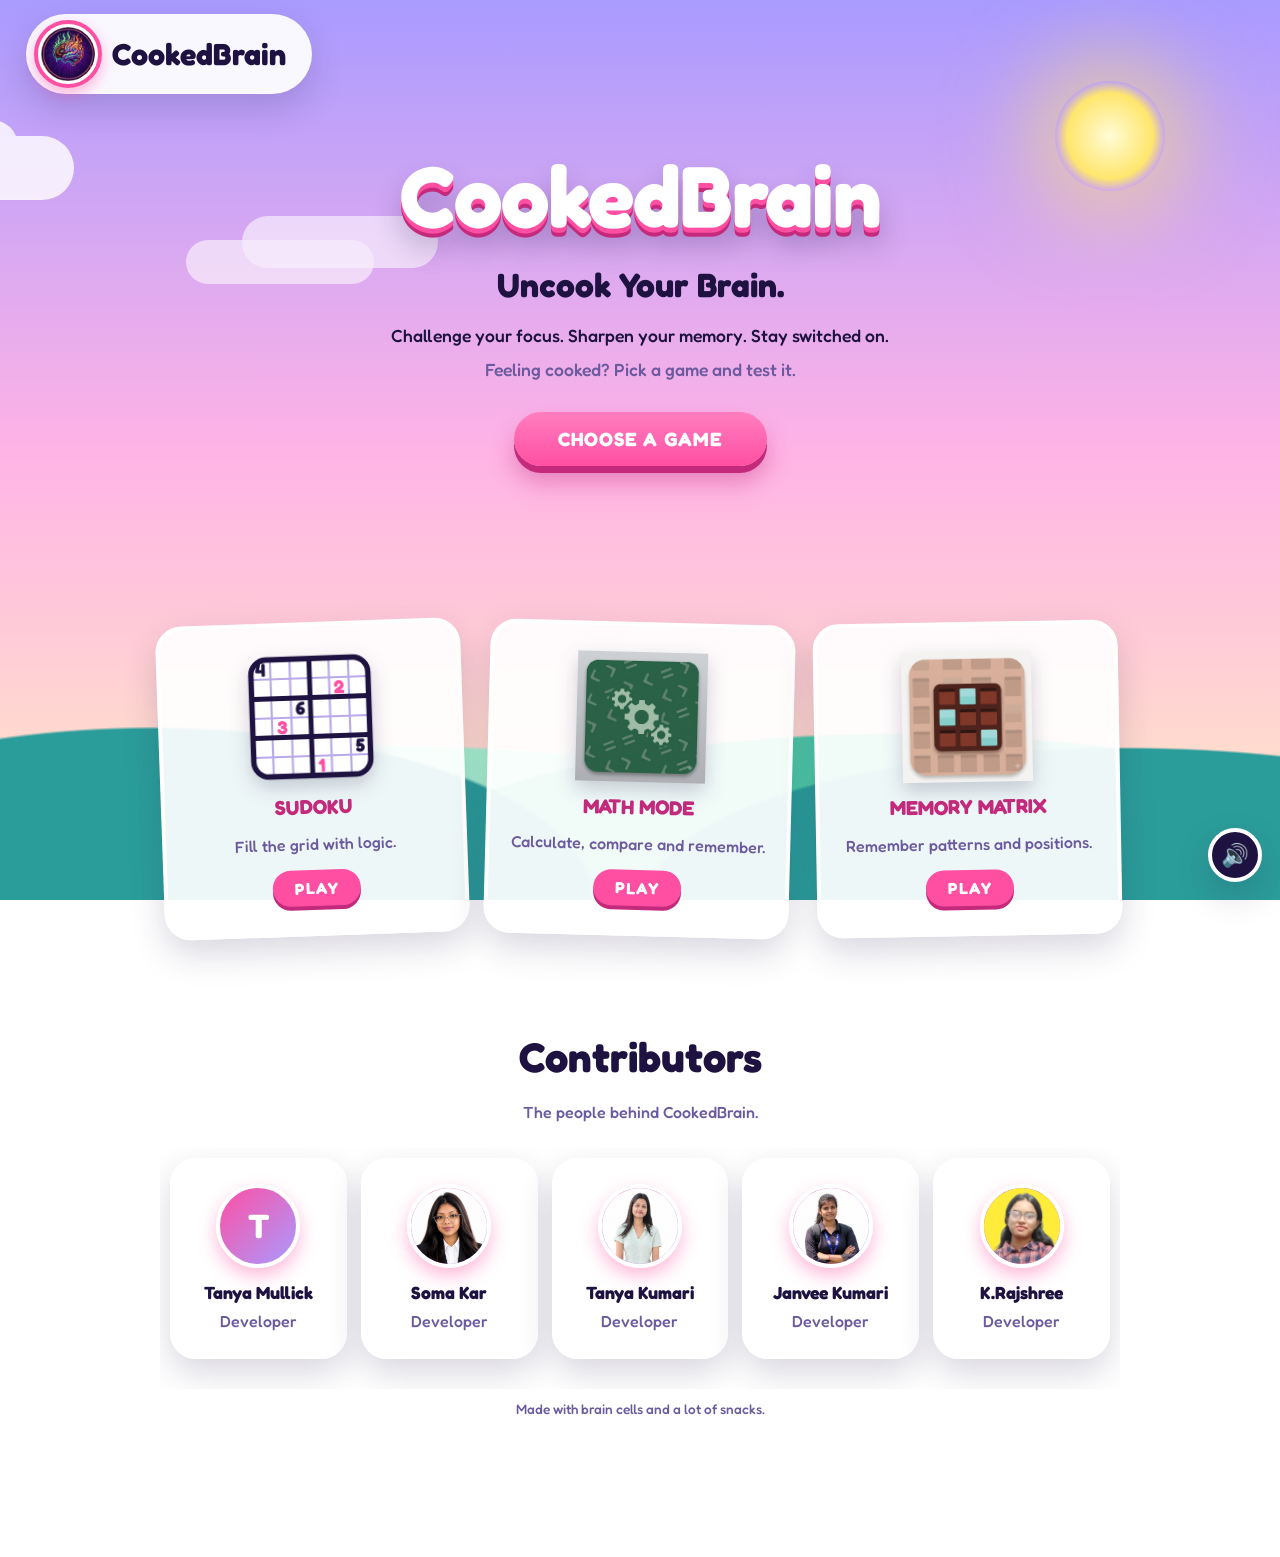
==== commit 5eeba901: "Update index.html" ====
--- a/CookedBrain/index.html
+++ b/CookedBrain/index.html
@@ -72,7 +72,7 @@
           <div class="contrib reveal"><div class="avatar"><span>A</span><img src="images/soma.png" alt="Contributor name" onerror="this.remove()"></div><h3>Soma Kar</h3><p>Developer</p></div>
           <div class="contrib reveal"><div class="avatar"><span>B</span><img src="images/TanyaK.png" alt="Contributor name" onerror="this.remove()"></div><h3>Tanya Kumari</h3><p>Developer</p></div>
           <div class="contrib reveal"><div class="avatar"><span>C</span><img src="images/janvee.jpeg" alt="Contributor name" onerror="this.remove()"></div><h3>Janvee Kumari</h3><p>Developer</p></div>
-          <div class="contrib reveal"><div class="avatar"><span>D</span><img src="images/k-jayshree.jpeg" alt="Contributor name" onerror="this.remove()"></div><h3>K.Rajshree</h3><p>Developer</p></div>
+          <div class="contrib reveal"><div class="avatar"><span>D</span><img src="images/Rajshree.jpeg" alt="Contributor name" onerror="this.remove()"></div><h3>K.Rajshree</h3><p>Developer</p></div>
         </div>
         <p class="hint reveal">Made with brain cells and a lot of snacks.</p>
       </section>
@@ -146,4 +146,4 @@
 
   <script src="script.js"></script>
 </body>
-</html>+</html>
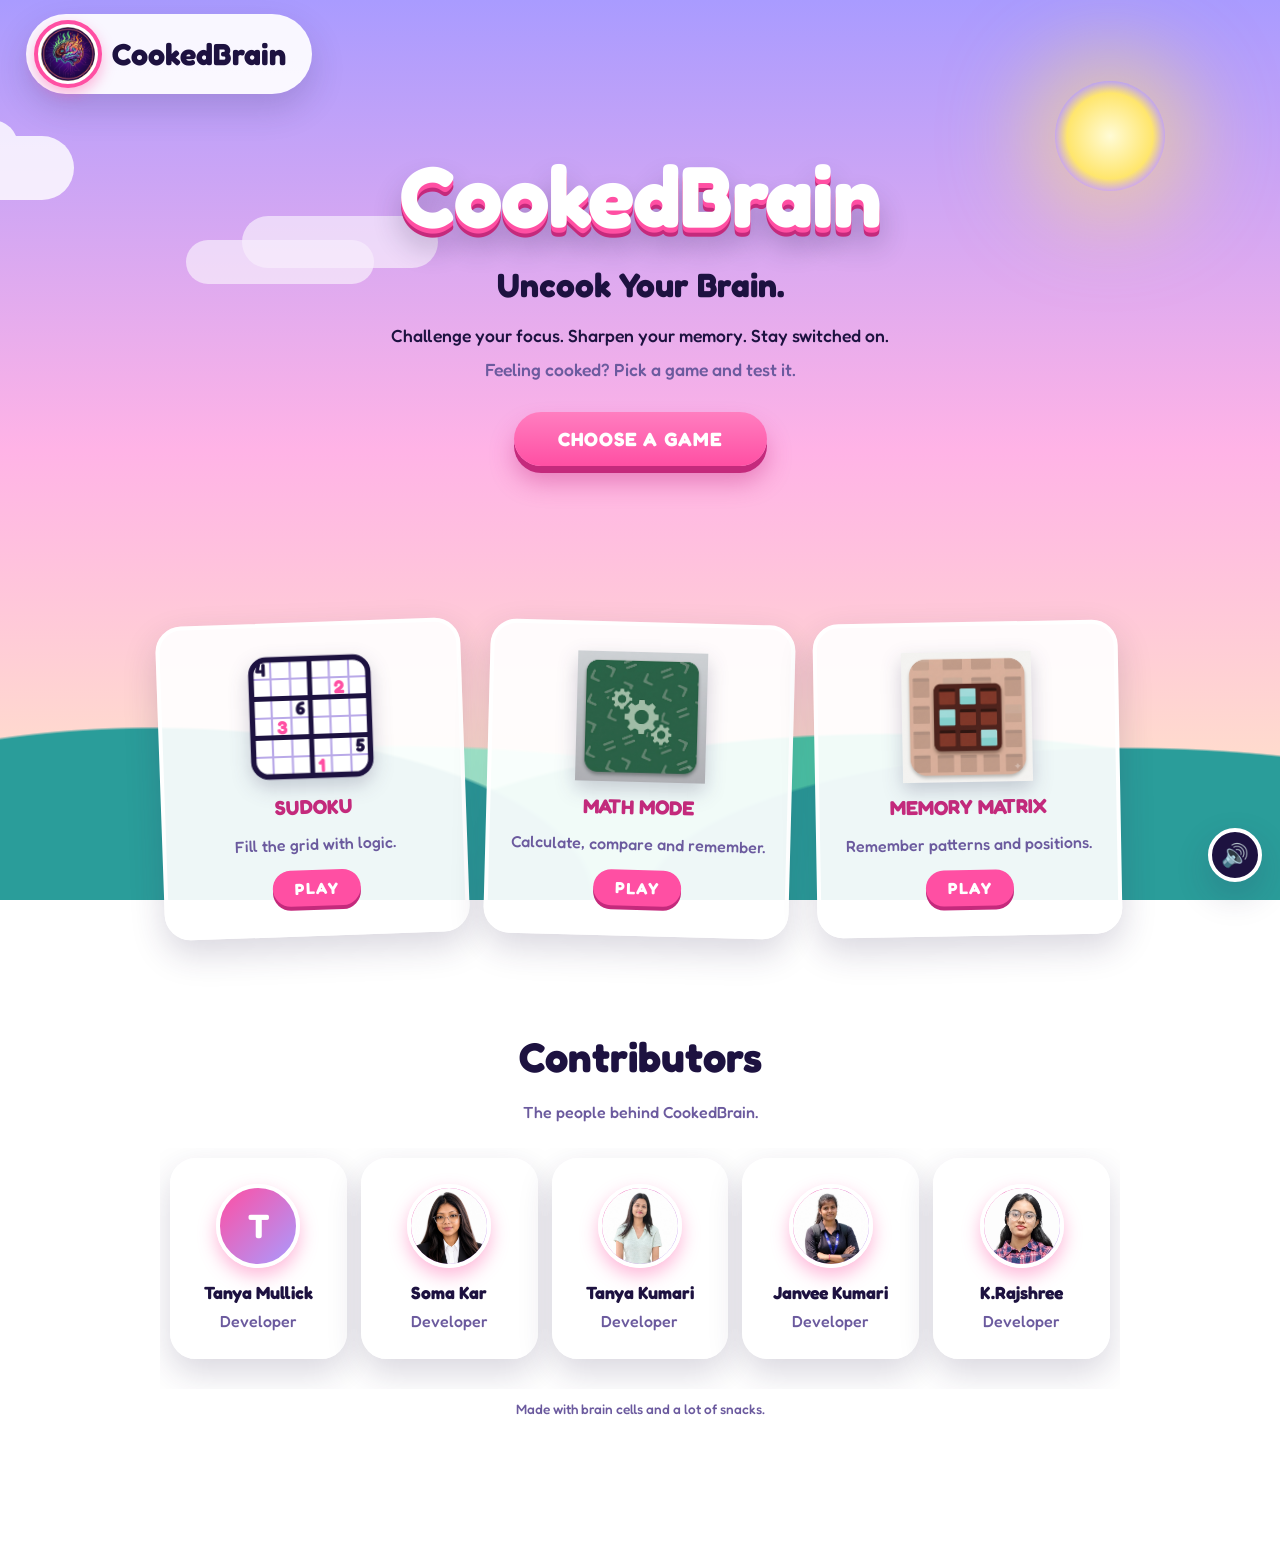
==== commit cff372f9: "changed" ====
--- a/CookedBrain/index.html
+++ b/CookedBrain/index.html
@@ -72,7 +72,7 @@
           <div class="contrib reveal"><div class="avatar"><span>A</span><img src="images/soma.png" alt="Contributor name" onerror="this.remove()"></div><h3>Soma Kar</h3><p>Developer</p></div>
           <div class="contrib reveal"><div class="avatar"><span>B</span><img src="images/TanyaK.png" alt="Contributor name" onerror="this.remove()"></div><h3>Tanya Kumari</h3><p>Developer</p></div>
           <div class="contrib reveal"><div class="avatar"><span>C</span><img src="images/janvee.jpeg" alt="Contributor name" onerror="this.remove()"></div><h3>Janvee Kumari</h3><p>Developer</p></div>
-          <div class="contrib reveal"><div class="avatar"><span>D</span><img src="images/Rajshree.jpeg" alt="Contributor name" onerror="this.remove()"></div><h3>K.Rajshree</h3><p>Developer</p></div>
+          <div class="contrib reveal"><div class="avatar"><span>D</span><img src="images/Rajshree.png" alt="Contributor name" onerror="this.remove()"></div><h3>K.Rajshree</h3><p>Developer</p></div>
         </div>
         <p class="hint reveal">Made with brain cells and a lot of snacks.</p>
       </section>
